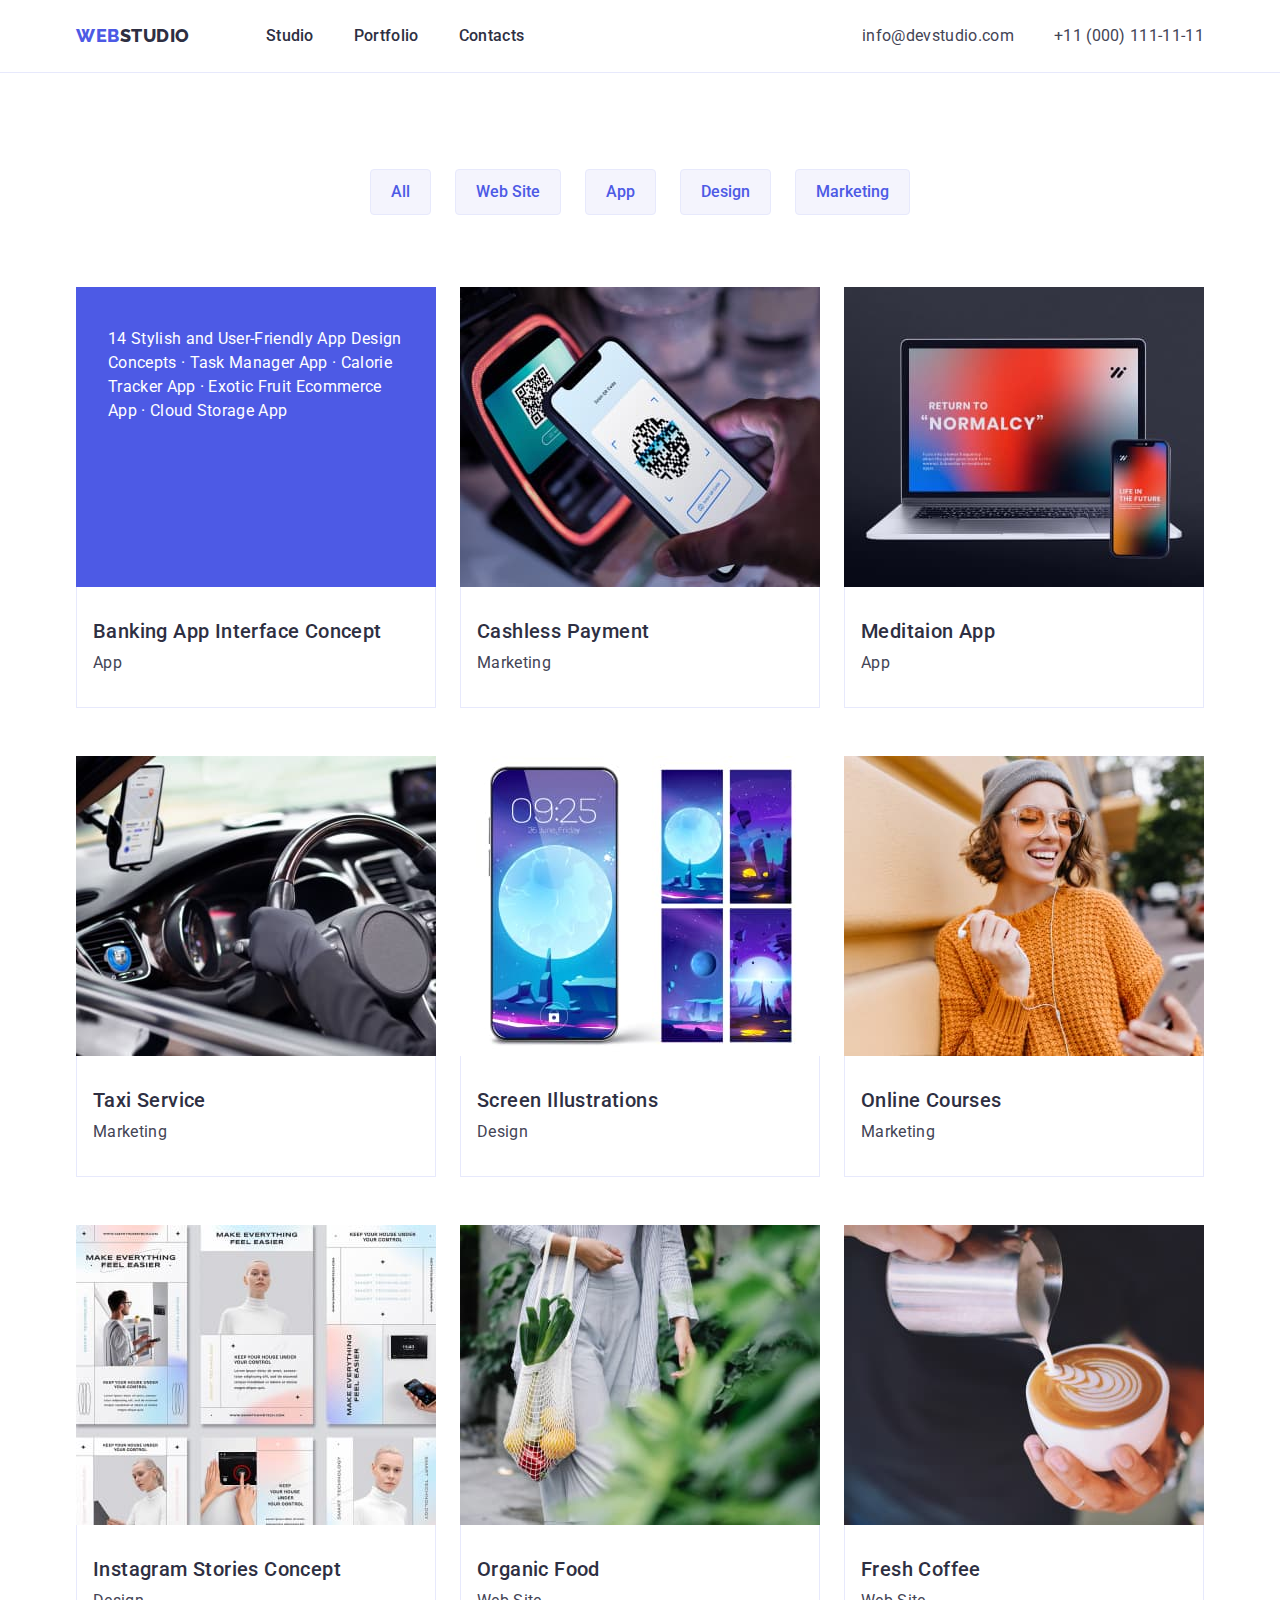
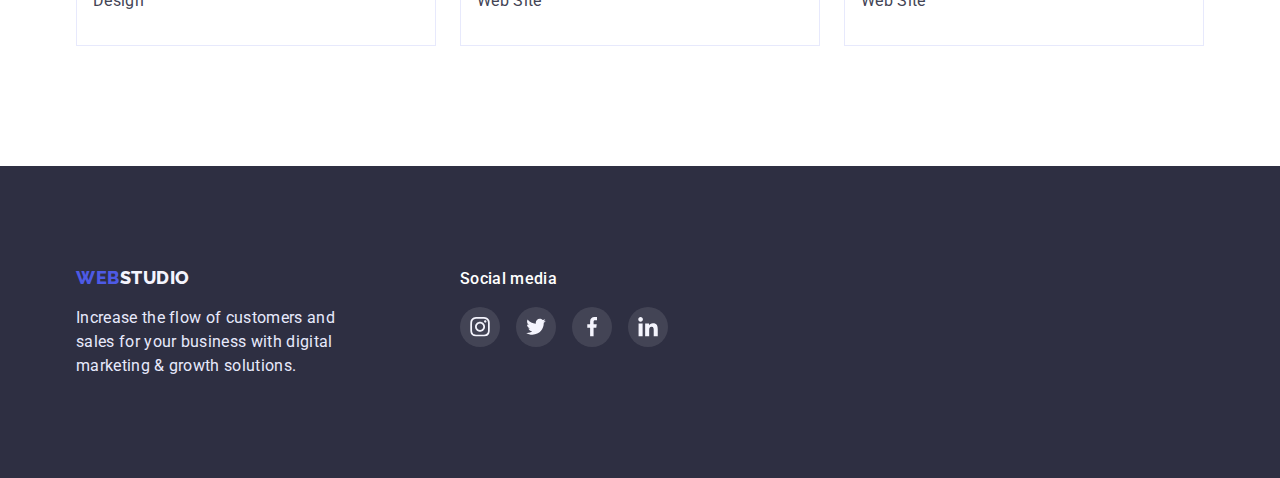
==== portfolio.html @ e97444db "add" ====
<!DOCTYPE html>
<html lang="en">
  <head>
    <meta charset="UTF-8" />
    <meta http-equiv="X-UA-Compatible" content="IE=edge" />
    <meta name="viewport" content="width=device-width, initial-scale=1.0" />
    <title>Document</title>
    <link
      href="https://fonts.googleapis.com/css2?family=Raleway:wght@800&family=Roboto:wght@400;500;700;900&display=swap"
      rel="stylesheet"
    />
    <link
      rel="stylesheet"
      href="https://cdn.jsdelivr.net/npm/modern-normalize@1.1.0/modern-normalize.min.css"
    />
    <link rel="stylesheet" href="style.css" />
  </head>
  <body>
    <header class="header-main">
      <div class="container header-nav-container">
        <nav class="header-nav">
          <a class="logotype header-logo" href="./index.html"
            ><span class="logo-accent">Web</span>Studio</a
          >
          <ul class="header-list">
            <li class="header-menu link-decor">
              <a class="header-link" href="./index.html">Studio</a>
            </li>
            <li class="header-menu link-decor">
              <a class="header-link" href="#">Portfolio</a>
            </li>
            <li class="header-menu link-decor">
              <a class="header-link" href="#">Contacts</a>
            </li>
          </ul>
        </nav>
        <ul class="header-cont">
          <li class="header-emeil">
            <a
              class="header-mail header-communication"
              href="mailto:info@devstudio.com"
              >info@devstudio.com</a
            >
          </li>
          <li class="header-telefon">
            <a class="header-tel header-communication" href="tel:+110001111111"
              >+11 (000) 111-11-11</a
            >
          </li>
        </ul>
      </div>
    </header>
    <main>
      <section class="list">
        <div class="container">
          <h1 class="title-hidden">Список</h1>
          <ul class="list-item">
            <li class="link-decor list-space">
              <button class="list-button" type="button">All</button>
            </li>
            <li class="link-decor list-space">
              <button class="list-button" type="button">Web Site</button>
            </li>
            <li class="link-decor list-space">
              <button class="list-button" type="button">App</button>
            </li>
            <li class="link-decor list-space">
              <button class="list-button" type="button">Design</button>
            </li>
            <li class="link-decor list-space">
              <button class="list-button" type="button">Marketing</button>
            </li>
          </ul>

          <ul class="cards">
            <li class="cards-lists link-decor">
              <a
                class="cards-decor"
                href="#"
                target="_blank"
                rel="noopener noreferrer"
              >
                <div class="cards-lists-wrapper">
                  <img
                    src="images/portfolio1.jpg"
                    width="360"
                    height="300px"
                    alt="apps"
                  />
                  <p class="overley">
                    14 Stylish and User-Friendly App Design Concepts · Task
                    Manager App · Calorie Tracker App · Exotic Fruit Ecommerce
                    App · Cloud Storage App
                  </p>
                </div>

                <div class="cards-wrapper">
                  <h2 class="cards-title">Banking App Interface Concept</h2>
                  <p class="cards-paragraf">App</p>
                </div>
              </a>
            </li>
            <li class="cards-lists link-decor">
              <a
                class="cards-decor"
                href="#"
                target="_blank"
                rel="noopener noreferrer"
                ><img src="images/portfolio2.jpg" width="360" alt="payment" />
                <div class="cards-wrapper">
                  <h2 class="cards-title">Cashless Payment</h2>
                  <p class="cards-paragraf">Marketing</p>
                </div>
              </a>
            </li>
            <li class="cards-lists link-decor">
              <a
                class="cards-decor"
                href="#"
                target="_blank"
                rel="noopener noreferrer"
              >
                <img src="images/portfolio3.jpg" width="360" alt="notebook" />
                <div class="cards-wrapper">
                  <h2 class="cards-title">Meditaion App</h2>
                  <p class="cards-paragraf">App</p>
                </div>
              </a>
            </li>
            <li class="cards-lists link-decor">
              <a
                class="cards-decor"
                href="#"
                target="_blank"
                rel="noopener noreferrer"
              >
                <img src="images/portfolio4.jpg" width="360" alt="car" />
                <div class="cards-wrapper">
                  <h2 class="cards-title">Taxi Service</h2>
                  <p class="cards-paragraf">Marketing</p>
                </div>
              </a>
            </li>
            <li class="cards-lists link-decor">
              <a
                class="cards-decor"
                href="#"
                target="_blank"
                rel="noopener noreferrer"
              >
                <img src="images/portfolio5.jpg" width="360" alt="screen" />
                <div class="cards-wrapper">
                  <h2 class="cards-title">Screen Illustrations</h2>
                  <p class="cards-paragraf">Design</p>
                </div>
              </a>
            </li>
            <li class="cards-lists link-decor">
              <a
                class="cards-decor"
                href="#"
                target="_blank"
                rel="noopener noreferrer"
              >
                <img src="images/portfolio6.jpg" width="360" alt="girl" />
                <div class="cards-wrapper">
                  <h2 class="cards-title">Online Courses</h2>
                  <p class="cards-paragraf">Marketing</p>
                </div>
              </a>
            </li>
            <li class="cards-lists link-decor">
              <a
                class="cards-decor"
                href="#"
                target="_blank"
                rel="noopener noreferrer"
              >
                <img src="images/portfolio7.jpg" width="360" alt="Stories" />
                <div class="cards-wrapper">
                  <h2 class="cards-title">Instagram Stories Concept</h2>
                  <p class="cards-paragraf">Design</p>
                </div>
              </a>
            </li>
            <li class="cards-lists link-decor">
              <a
                class="cards-decor"
                href="#"
                target="_blank"
                rel="noopener noreferrer"
              >
                <img src="images/portfolio8.jpg" width="360" alt="fruit" />
                <div class="cards-wrapper">
                  <h2 class="cards-title">Organic Food</h2>
                  <p class="cards-paragraf">Web Site</p>
                </div>
              </a>
            </li>
            <li class="cards-lists link-decor">
              <a
                class="cards-decor"
                href="#"
                target="_blank"
                rel="noopener noreferrer"
              >
                <img src="images/portfolio9.jpg" width="360" alt="coffe" />
                <div class="cards-wrapper">
                  <h2 class="cards-title">Fresh Coffee</h2>
                  <p class="cards-paragraf">Web Site</p>
                </div>
              </a>
            </li>
          </ul>
        </div>
      </section>
    </main>
    <footer class="footer">
      <div class="container footer-main">
        <div class="footer-left">
          <a class="logotype footer-logotype" href="./index.html"
            ><span class="logo-accent">Web</span
            ><span class="footer-logo-accent">Studio</span>
          </a>
          <p class="footer-paragraf">
            Increase the flow of customers and sales for your business with
            digital marketing & growth solutions.
          </p>
        </div>

        <div class="footer-right">
          <h3 class="footer-header">Social media</h3>
          <ul class="footer-social link-decor">
            <li class="footer-social-item">
              <a class="footer-social-link" href="">
                <svg class="footer-social-icon" width="24" height="19.5">
                  <use href="./images/sprite.svg#icon-instagram-2"></use>
                </svg>
              </a>
            </li>
            <li class="footer-social-item">
              <a class="footer-social-link" href="">
                <svg class="footer-social-icon" width="24" height="19.5">
                  <use href="./images/sprite.svg#icon-twitter-1"></use>
                </svg>
              </a>
            </li>
            <li class="footer-social-item">
              <a class="footer-social-link" href="">
                <svg class="footer-social-icon" width="24" height="19.5">
                  <use href="./images/sprite.svg#icon-facebook-1"></use>
                </svg>
              </a>
            </li>
            <li class="footer-social-item">
              <a class="footer-social-link" href="">
                <svg class="footer-social-icon" width="24" height="19.5">
                  <use href="./images/sprite.svg#icon-linkedin-1"></use>
                </svg>
              </a>
            </li>
          </ul>
        </div>
      </div>
    </footer>
  </body>
</html>
---- style.css ----
:root {
  --main-color: #2e2f42;
  --title-color: #434455;
  --accent-color: #4d5ae5;
  --white-color: #ffffff;
  --team-bgr: #f5f4fa;
  --hover-button: #404bbf;
  --potrf-botton-bgr: #f4f4fd;
  --border-cards: #e7e9fc;
  --portfolio-color-btn: #4d5ae5;
  --color-icon-customer: #8e8f99;
  --accent-link: #31d0aa;
}

h1,
h2,
h3,
p {
  margin-top: 0;
  margin-bottom: 0;
}
ul {
  margin-top: 0;
  margin-bottom: 0;
  padding-left: 0;
}
img {
  display: block;
  width: 100%;
  height: auto;
}

/* header */
body {
  font-family: 'Roboto', sans-serif;
  color: var(--main-color);
  background-color: var(--white-color);
}
.container {
  width: 1158px;
  margin-left: auto;
  margin-right: auto;
  padding-left: 15px;
  padding-right: 15px;
}
.header-main {
  padding-top: 24px;
  padding-bottom: 24px;
  border-bottom: 1px solid var(--border-cards);
}

.header-nav-container {
  display: flex;
  align-items: center;
}
.header-nav {
  display: flex;
  align-items: center;
}
.header-list {
  display: flex;
  align-items: center;
}
.logotype {
  font-family: 'Raleway', sans-serif;
  color: var(--main-color);
  font-weight: 800;
  font-size: 18px;
  line-height: 1.33;
  letter-spacing: 0.03em;
  text-decoration: none;
  text-transform: uppercase;
}
.header-logo {
  margin-right: 76px;
}
.logo-accent {
  color: var(--accent-color);
}

.header-link {
  text-decoration: none;
  color: var(--main-color);
  font-weight: 500;
  font-size: 16px;
  line-height: 1.5;
  letter-spacing: 0.02em;
}
.header-link:hover,
.header-link:focus {
  color: var(--accent-color);
}
.header-menu:not(:last-child) {
  margin-right: 40px;
}
.header-cont {
  color: var(--title-color);
  list-style-type: none;
  font-size: 16px;
  letter-spacing: 0.02em;
  line-height: 1.5;
  display: flex;
  align-items: center;
  margin-left: auto;
}
.header-communication {
  cursor: pointer;
}
.header-emeil {
  margin-right: 40px;
}
.header-mail {
  color: var(--title-color);
  text-decoration: none;
}
.header-mail:hover,
.header-mail:focus {
  color: var(--accent-color);
}

.header-tel {
  color: var(--title-color);
  text-decoration: none;
}
.header-tel:hover,
.header-tel:focus {
  color: var(--accent-color);
}

/* header */
/* main */
.sec-first {
  background-color: var(--main-color);
  max-width: 1440px;
  height: 600px;
  padding-top: 188px;
  padding-bottom: 188px;
  background-image: linear-gradient(
      rgba(46, 47, 66, 0.7),
      rgba(46, 47, 66, 0.7)
    ),
    url('./images/people-office1.jpg');
  background-size: cover;
  background-repeat: no-repeat;
}

.sec-header {
  color: var(--white-color);
  max-width: 496px;
  font-weight: 700;
  font-size: 56px;
  line-height: 1.11;
  text-align: center;
  letter-spacing: 0.02em;
  display: block;
  margin: 0 auto;
  margin-bottom: 48px;
}
.sec-button {
  font-family: 'Roboto';
  background-color: var(--accent-color);
  color: var(--white-color);
  box-shadow: 0px 4px 4px rgba(0, 0, 0, 0.15);
  padding: 16px 32px;
  font-weight: 500;
  font-size: 16px;
  letter-spacing: 0.04em;
  line-height: 1.5;
  border: none;
  display: block;
  margin: 0 auto;
  border-radius: 4px;

  cursor: pointer;
}
.sec-button:hover,
.sec-button:focus {
  background-color: var(--hover-button);
  color: var(--white-color);
}
/* benefits */
.visually-hidden {
  position: absolute;
  white-space: nowrap;
  width: 1px;
  height: 1px;
  overflow: hidden;
  border: 0;
  padding: 0;
  clip: rect(0 0 0 0);
  clip-path: inset(50%);
  margin: -1px;
}
.benefits-icon {
  display: flex;
  justify-content: center;
  gap: 24px;
}
.benefits-icon-list {
  display: flex;
  justify-content: center;
  align-items: center;
  background-color: var(--potrf-botton-bgr);
  width: 264px;
  height: 112px;
  border-radius: 4px;
  margin-bottom: 8px;
}

.benefits {
  padding-top: 120px;
  padding-bottom: 120px;
}
.benefits-lists {
  display: flex;
}
.benefits-text {
  width: 264px;
  list-style-type: none;
}
.benefits-text:not(:last-child) {
  margin-right: 24px;
}
.benefits-title {
  font-weight: 500;
  font-size: 20px;
  line-height: 1.2;
  letter-spacing: 0.02em;
  margin-bottom: 8px;
}
.benefits-par {
  font-size: 16px;
  line-height: 1.5;
  letter-spacing: 0.02em;
}
p {
  color: var(--title-color);
}
/* benefits */

/* about */
.about {
  padding-bottom: 120px;
}
.about-header {
  font-weight: 700;
  font-size: 36px;
  line-height: 1.1;
  letter-spacing: 0.02em;
  text-transform: capitalize;
  margin-bottom: 72px;
  text-align: center;
}
.about-lists {
  display: flex;
  flex-wrap: wrap;

  /* justify-content: space-between; */
}
.about-img:not(:last-child) {
  margin-right: 24px;
}

.about-img {
  list-style-type: none;
}
/* about */

/* team */
.team {
  background-color: var(--team-bgr);
  padding-top: 120px;
  padding-bottom: 120px;
}
.team-header {
  font-weight: 700;
  font-size: 36px;
  line-height: 1.1;
  letter-spacing: 0.02em;
  text-transform: capitalize;
  margin-bottom: 72px;
  text-align: center;
}
.team-lists {
  display: flex;
  flex-wrap: wrap;
  justify-content: space-between;
}
.team-cards {
  list-style-type: none;
  background: var(--white-color);
  box-shadow: 0px 1px 6px rgba(46, 47, 66, 0.08),
    0px 1px 1px rgba(46, 47, 66, 0.16), 0px 2px 1px rgba(46, 47, 66, 0.08);
  border-radius: 0px 0px 4px 4px;
}
.team-name {
  font-weight: 500;
  font-size: 20px;
  line-height: 1.2;
  letter-spacing: 0.02em;
  margin-bottom: 8px;
  text-align: center;
}
.team-job {
  color: var(--title-color);
  font-size: 16px;
  line-height: 1.5;
  letter-spacing: 0.02em;
  text-align: center;
  margin-bottom: 8px;
}
.team-wrapper {
  padding-top: 32px;
  padding-bottom: 32px;
}

.team-social {
  display: flex;
  justify-content: center;
  gap: 24px;
}
.team-social-link {
  display: flex;
  justify-content: center;
  align-items: center;
  width: 40px;
  height: 40px;
  border-radius: 50%;
  background-color: #4d5ae5;
}
.team-social-link:hover,
.team-social-link:focus {
  background-color: var(--hover-button);
}

/* team */

/* customers */
/* .customers {
  max-height: 450px;
} */
.customers {
  padding-top: 130px;
  padding-bottom: 120px;
}
.customers-header {
  display: block;
  text-align: center;

  margin-bottom: 72px;
}

.customers-lists {
  display: flex;
  justify-content: center;
  gap: 24px;
}
.customers-link {
  display: flex;
  justify-content: center;
  align-items: center;
  width: 168px;
  height: 88px;
  border: 1px solid #8e8f99;
  color: var(--color-icon-customer);
  border-radius: 4px;
}
.customers-icon {
  fill: currentColor;
}

.customers-link:hover,
.customers-link:focus {
  border-color: var(--hover-button);
  color: var(--hover-button);
}

/* footer */

.footer {
  background-color: var(--main-color);
  padding-top: 100px;
  padding-bottom: 100px;
}
.footer-main {
  display: flex;
  align-items: baseline;
}
.footer-left {
  margin-right: 120px;
}

.footer-social {
  display: flex;
  justify-content: center;
  gap: 16px;
}
.footer-social-link {
  display: flex;
  justify-content: center;
  align-items: center;
  width: 40px;
  height: 40px;
  border-radius: 50%;
  background-color: rgba(255, 255, 255, 0.1);
}
.footer-social-link:hover,
.footer-social-link:focus {
  background-color: var(--accent-link);
}

.footer-header {
  display: flex;
  color: var(--white-color);
  font-weight: 500;
  font-size: 16px;
  line-height: 1.5;
  letter-spacing: 0.02em;
  margin-bottom: 16px;
}
/* .footer-logotype {
  margin-bottom: 16px;
} */

.logo-accent2 {
  color: var(--potrf-botton-bgr);
}
.footer-logo-accent {
  color: var(--potrf-botton-bgr);
}
.footer-paragraf {
  color: var(--border-cards);
  max-width: 264px;
  font-size: 16px;
  line-height: 1.5;
  letter-spacing: 0.02em;
  margin-top: 16px;
}

/* portfolio */
/* header */

.link-decor {
  list-style-type: none;
}

/* header */
/* list */

.list {
  padding-top: 96px;
  padding-bottom: 120px;
}
.list-space:not(:first-child) {
  margin-left: 24px;
}
.title-hidden {
  position: absolute;
  white-space: nowrap;
  width: 1px;
  height: 1px;
  overflow: hidden;
  border: 0;
  padding: 0;
  clip: rect(0 0 0 0);
  clip-path: inset(50%);
  margin: -1px;
}

.list-item {
  display: flex;

  margin-bottom: 72px;
  justify-content: center;
}
/* .list-item:not(:last-child) {
  margin-right: 24px;
} */

.list-button {
  font-family: inherit;
  font-weight: 500;
  font-size: 16px;
  line-height: 1.5;
  background-color: var(--potrf-botton-bgr);
  color: var(--portfolio-color-btn);
  border: 1px solid var(--border-cards);
  border-radius: 4px;
  padding: 10px 20px;
  cursor: pointer;
}
.list-button:hover,
.list-button:focus {
  background-color: var(--accent-color);
  color: var(--white-color);
  border-color: transparent;
  box-shadow: 0px 3px 1px rgba(0, 0, 0, 0.1), 0px 2px 1px rgba(0, 0, 0, 0.08),
    0px 2px 2px rgba(0, 0, 0, 0.12);
}

.cards {
  display: flex;
  flex-wrap: wrap;
  row-gap: 48px;
  column-gap: 24px;
}
/* .cards-lists {
  flex-basis: calc((100% - 48px) / 3);
  /* margin-bottom: 48px; */

.cards-wrapper {
  padding-top: 32px;
  padding-bottom: 32px;
  padding-left: 16px;
  border: 1px solid var(--border-cards);
  border-top: none;
}
.cards-title {
  margin-bottom: 8px;
}
.cards-decor {
  text-decoration: none;
  display: inline-block;
  line-height: 0;
}

.cards-decor:hover,
.cards-decor:focus {
  outline: none;
  box-shadow: 0px 1px 6px rgba(46, 47, 66, 0.08),
    0px 1px 1px rgba(46, 47, 66, 0.16), 0px 2px 1px rgba(46, 47, 66, 0.08);
}
.cards-title {
  color: var(--main-color);
  font-weight: 500;
  font-size: 20px;
  letter-spacing: 0.02em;
  line-height: 1.2;
}
.cards-paragraf {
  color: var(--title-color);
  font-size: 16px;
  line-height: 1.5;
  letter-spacing: 0.02em;
}
.cards-lists {
  display: block;
}
.cards-lists-wrapper {
  position: relative;
}
.overley {
  font-size: 16px;
  line-height: 1.5;
  letter-spacing: 0.02em;
  color: var(--white-color);
  background-color: var(--accent-color);
  padding-top: 40px;
  padding-bottom: 164px;
  padding-right: 32px;
  padding-left: 32px;
  /* width: 296px;
  height: 96px; */
  position: absolute;
  left: 0;
  top: 0;
  width: 100%;
  height: 100%;
  overflow-y: scroll;
}
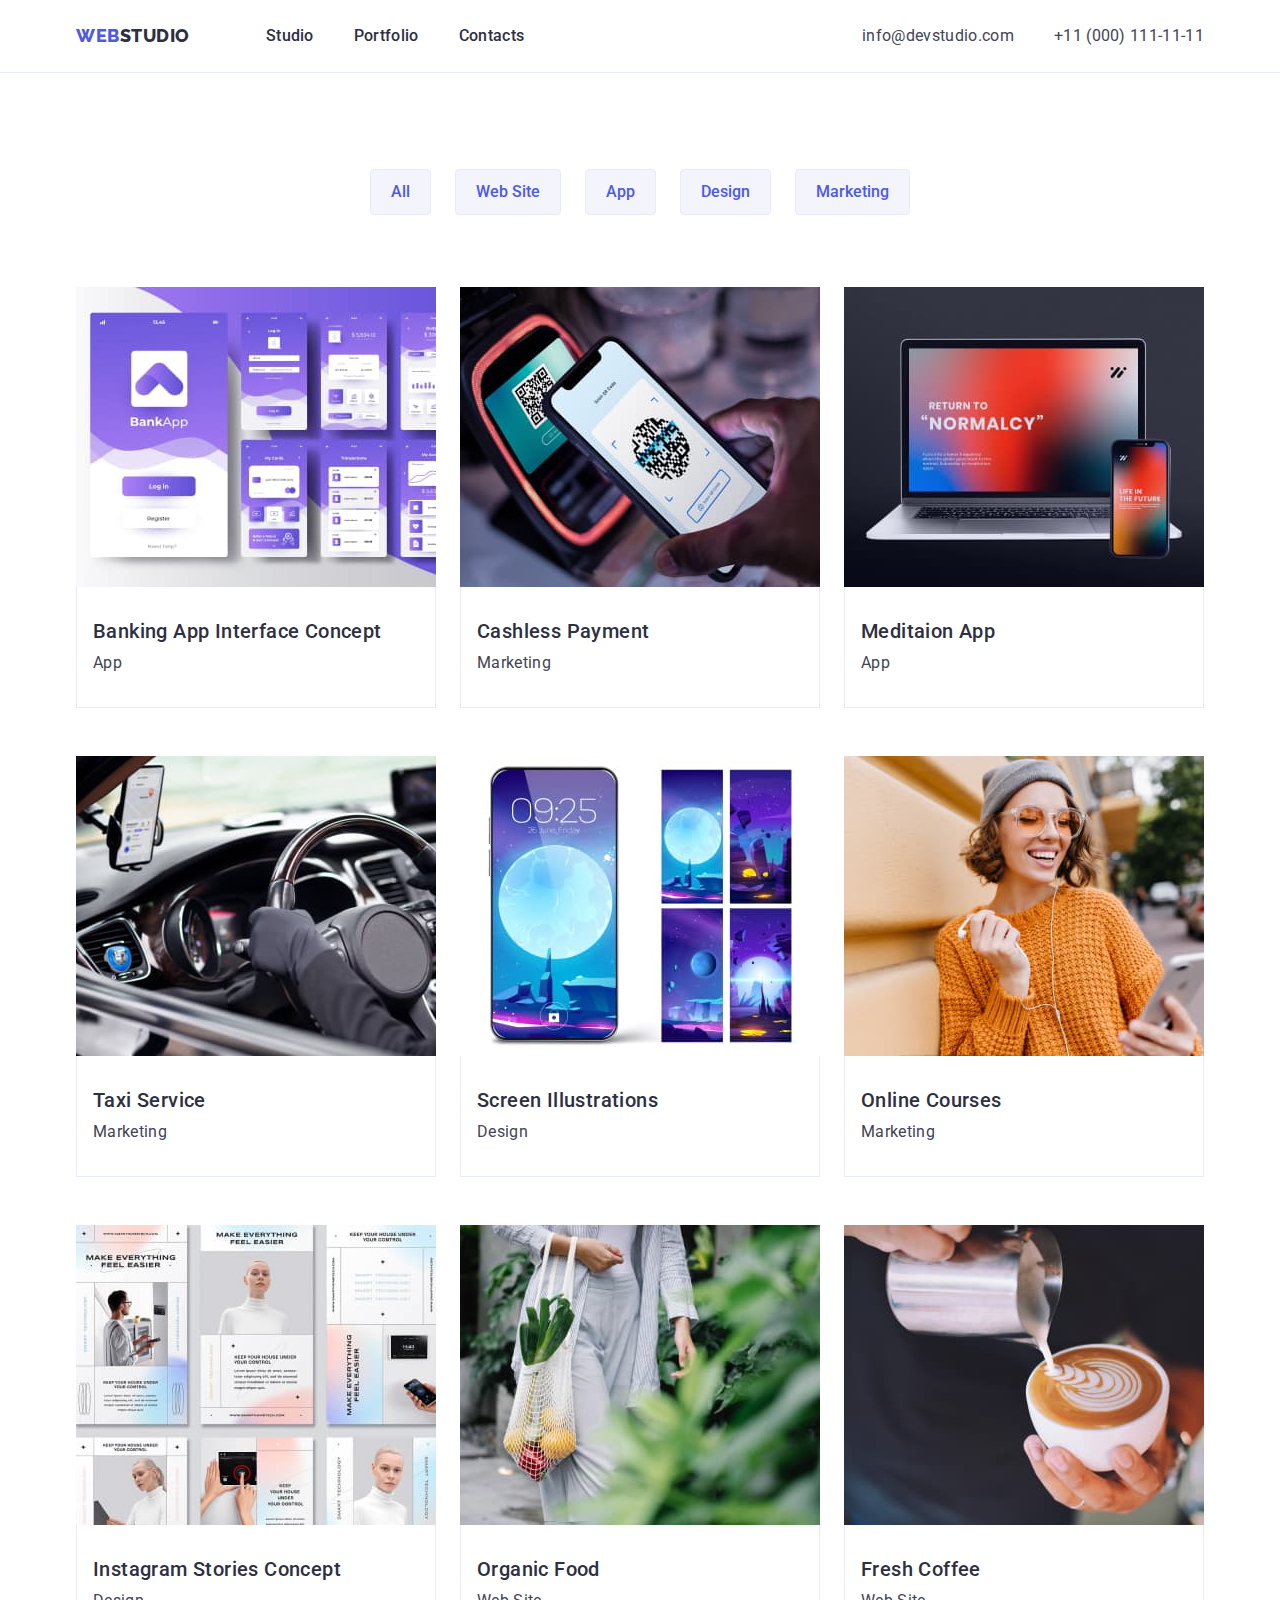
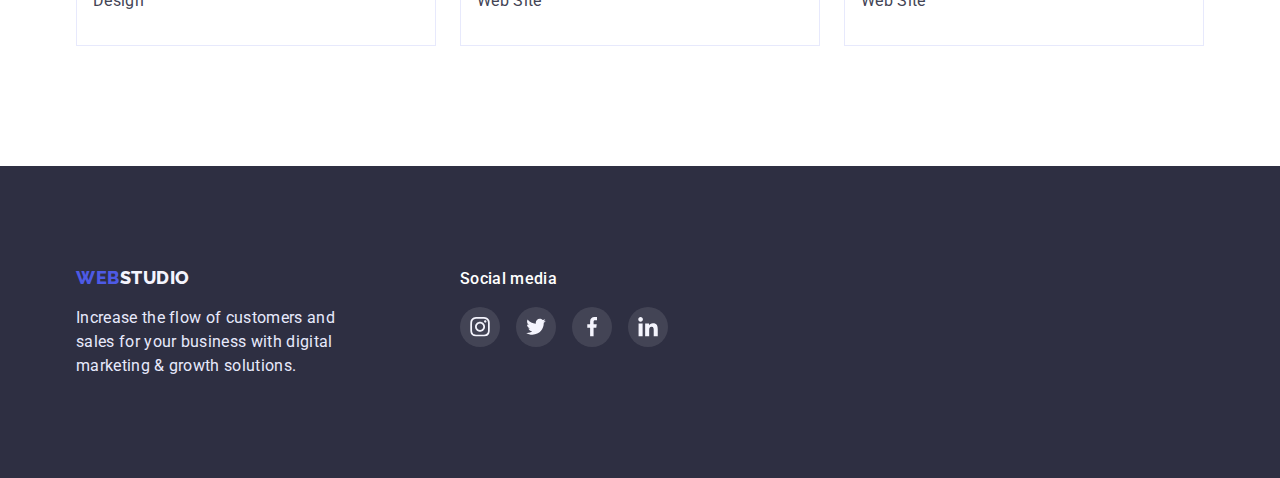
==== commit 25b3b76e: "add overley" ====
--- a/portfolio.html
+++ b/portfolio.html
@@ -75,7 +75,7 @@
           <ul class="cards">
             <li class="cards-lists link-decor">
               <a
-                class="cards-decor"
+                class="cards-link cards-decor"
                 href="#"
                 target="_blank"
                 rel="noopener noreferrer"
@@ -102,11 +102,19 @@
             </li>
             <li class="cards-lists link-decor">
               <a
-                class="cards-decor"
-                href="#"
-                target="_blank"
-                rel="noopener noreferrer"
-                ><img src="images/portfolio2.jpg" width="360" alt="payment" />
+                class="cards-link cards-decor"
+                href="#"
+                target="_blank"
+                rel="noopener noreferrer"
+              >
+                <div class="cards-lists-wrapper">
+                  <img src="images/portfolio2.jpg" width="360" alt="payment" />
+                  <p class="overley">
+                    14 Stylish and User-Friendly App Design Concepts · Task
+                    Manager App · Calorie Tracker App · Exotic Fruit Ecommerce
+                    App · Cloud Storage App
+                  </p>
+                </div>
                 <div class="cards-wrapper">
                   <h2 class="cards-title">Cashless Payment</h2>
                   <p class="cards-paragraf">Marketing</p>
@@ -115,12 +123,20 @@
             </li>
             <li class="cards-lists link-decor">
               <a
-                class="cards-decor"
-                href="#"
-                target="_blank"
-                rel="noopener noreferrer"
-              >
-                <img src="images/portfolio3.jpg" width="360" alt="notebook" />
+                class="cards-link cards-decor"
+                href="#"
+                target="_blank"
+                rel="noopener noreferrer"
+              >
+                <div class="cards-lists-wrapper">
+                  <img src="images/portfolio3.jpg" width="360" alt="notebook" />
+                  <p class="overley">
+                    14 Stylish and User-Friendly App Design Concepts · Task
+                    Manager App · Calorie Tracker App · Exotic Fruit Ecommerce
+                    App · Cloud Storage App
+                  </p>
+                </div>
+
                 <div class="cards-wrapper">
                   <h2 class="cards-title">Meditaion App</h2>
                   <p class="cards-paragraf">App</p>
@@ -129,12 +145,20 @@
             </li>
             <li class="cards-lists link-decor">
               <a
-                class="cards-decor"
-                href="#"
-                target="_blank"
-                rel="noopener noreferrer"
-              >
-                <img src="images/portfolio4.jpg" width="360" alt="car" />
+                class="cards-link cards-decor"
+                href="#"
+                target="_blank"
+                rel="noopener noreferrer"
+              >
+                <div class="cards-lists-wrapper">
+                  <img src="images/portfolio4.jpg" width="360" alt="car" />
+                  <p class="overley">
+                    14 Stylish and User-Friendly App Design Concepts · Task
+                    Manager App · Calorie Tracker App · Exotic Fruit Ecommerce
+                    App · Cloud Storage App
+                  </p>
+                </div>
+
                 <div class="cards-wrapper">
                   <h2 class="cards-title">Taxi Service</h2>
                   <p class="cards-paragraf">Marketing</p>
@@ -143,12 +167,20 @@
             </li>
             <li class="cards-lists link-decor">
               <a
-                class="cards-decor"
-                href="#"
-                target="_blank"
-                rel="noopener noreferrer"
-              >
-                <img src="images/portfolio5.jpg" width="360" alt="screen" />
+                class="cards-link cards-decor"
+                href="#"
+                target="_blank"
+                rel="noopener noreferrer"
+              >
+                <div class="cards-lists-wrapper">
+                  <img src="images/portfolio5.jpg" width="360" alt="screen" />
+                  <p class="overley">
+                    14 Stylish and User-Friendly App Design Concepts · Task
+                    Manager App · Calorie Tracker App · Exotic Fruit Ecommerce
+                    App · Cloud Storage App
+                  </p>
+                </div>
+
                 <div class="cards-wrapper">
                   <h2 class="cards-title">Screen Illustrations</h2>
                   <p class="cards-paragraf">Design</p>
@@ -157,12 +189,20 @@
             </li>
             <li class="cards-lists link-decor">
               <a
-                class="cards-decor"
-                href="#"
-                target="_blank"
-                rel="noopener noreferrer"
-              >
-                <img src="images/portfolio6.jpg" width="360" alt="girl" />
+                class="cards-link cards-decor"
+                href="#"
+                target="_blank"
+                rel="noopener noreferrer"
+              >
+                <div class="cards-lists-wrapper">
+                  <img src="images/portfolio6.jpg" width="360" alt="girl" />
+                  <p class="overley">
+                    14 Stylish and User-Friendly App Design Concepts · Task
+                    Manager App · Calorie Tracker App · Exotic Fruit Ecommerce
+                    App · Cloud Storage App
+                  </p>
+                </div>
+
                 <div class="cards-wrapper">
                   <h2 class="cards-title">Online Courses</h2>
                   <p class="cards-paragraf">Marketing</p>
@@ -171,12 +211,20 @@
             </li>
             <li class="cards-lists link-decor">
               <a
-                class="cards-decor"
-                href="#"
-                target="_blank"
-                rel="noopener noreferrer"
-              >
-                <img src="images/portfolio7.jpg" width="360" alt="Stories" />
+                class="cards-link cards-decor"
+                href="#"
+                target="_blank"
+                rel="noopener noreferrer"
+              >
+                <div class="cards-lists-wrapper">
+                  <img src="images/portfolio7.jpg" width="360" alt="Stories" />
+                  <p class="overley">
+                    14 Stylish and User-Friendly App Design Concepts · Task
+                    Manager App · Calorie Tracker App · Exotic Fruit Ecommerce
+                    App · Cloud Storage App
+                  </p>
+                </div>
+
                 <div class="cards-wrapper">
                   <h2 class="cards-title">Instagram Stories Concept</h2>
                   <p class="cards-paragraf">Design</p>
@@ -185,12 +233,20 @@
             </li>
             <li class="cards-lists link-decor">
               <a
-                class="cards-decor"
-                href="#"
-                target="_blank"
-                rel="noopener noreferrer"
-              >
-                <img src="images/portfolio8.jpg" width="360" alt="fruit" />
+                class="cards-link cards-decor"
+                href="#"
+                target="_blank"
+                rel="noopener noreferrer"
+              >
+                <div class="cards-lists-wrapper">
+                  <img src="images/portfolio8.jpg" width="360" alt="fruit" />
+                  <p class="overley">
+                    14 Stylish and User-Friendly App Design Concepts · Task
+                    Manager App · Calorie Tracker App · Exotic Fruit Ecommerce
+                    App · Cloud Storage App
+                  </p>
+                </div>
+
                 <div class="cards-wrapper">
                   <h2 class="cards-title">Organic Food</h2>
                   <p class="cards-paragraf">Web Site</p>
@@ -199,12 +255,20 @@
             </li>
             <li class="cards-lists link-decor">
               <a
-                class="cards-decor"
-                href="#"
-                target="_blank"
-                rel="noopener noreferrer"
-              >
-                <img src="images/portfolio9.jpg" width="360" alt="coffe" />
+                class="cards-link cards-decor"
+                href="#"
+                target="_blank"
+                rel="noopener noreferrer"
+              >
+                <div class="cards-lists-wrapper">
+                  <img src="images/portfolio9.jpg" width="360" alt="coffe" />
+                  <p class="overley">
+                    14 Stylish and User-Friendly App Design Concepts · Task
+                    Manager App · Calorie Tracker App · Exotic Fruit Ecommerce
+                    App · Cloud Storage App
+                  </p>
+                </div>
+
                 <div class="cards-wrapper">
                   <h2 class="cards-title">Fresh Coffee</h2>
                   <p class="cards-paragraf">Web Site</p>
--- a/style.css
+++ b/style.css
@@ -546,8 +546,13 @@
 .cards-lists {
   display: block;
 }
+.cards-link:hover .overley,
+.cards-link:focus .overley {
+  transform: translate(0, 0);
+}
 .cards-lists-wrapper {
   position: relative;
+  overflow: hidden;
 }
 .overley {
   font-size: 16px;
@@ -561,6 +566,8 @@
   padding-left: 32px;
   /* width: 296px;
   height: 96px; */
+  transition: transform 250ms cubic-bezier(0.4, 0, 0.2, 1);
+  transform: translate(0, 100%);
   position: absolute;
   left: 0;
   top: 0;
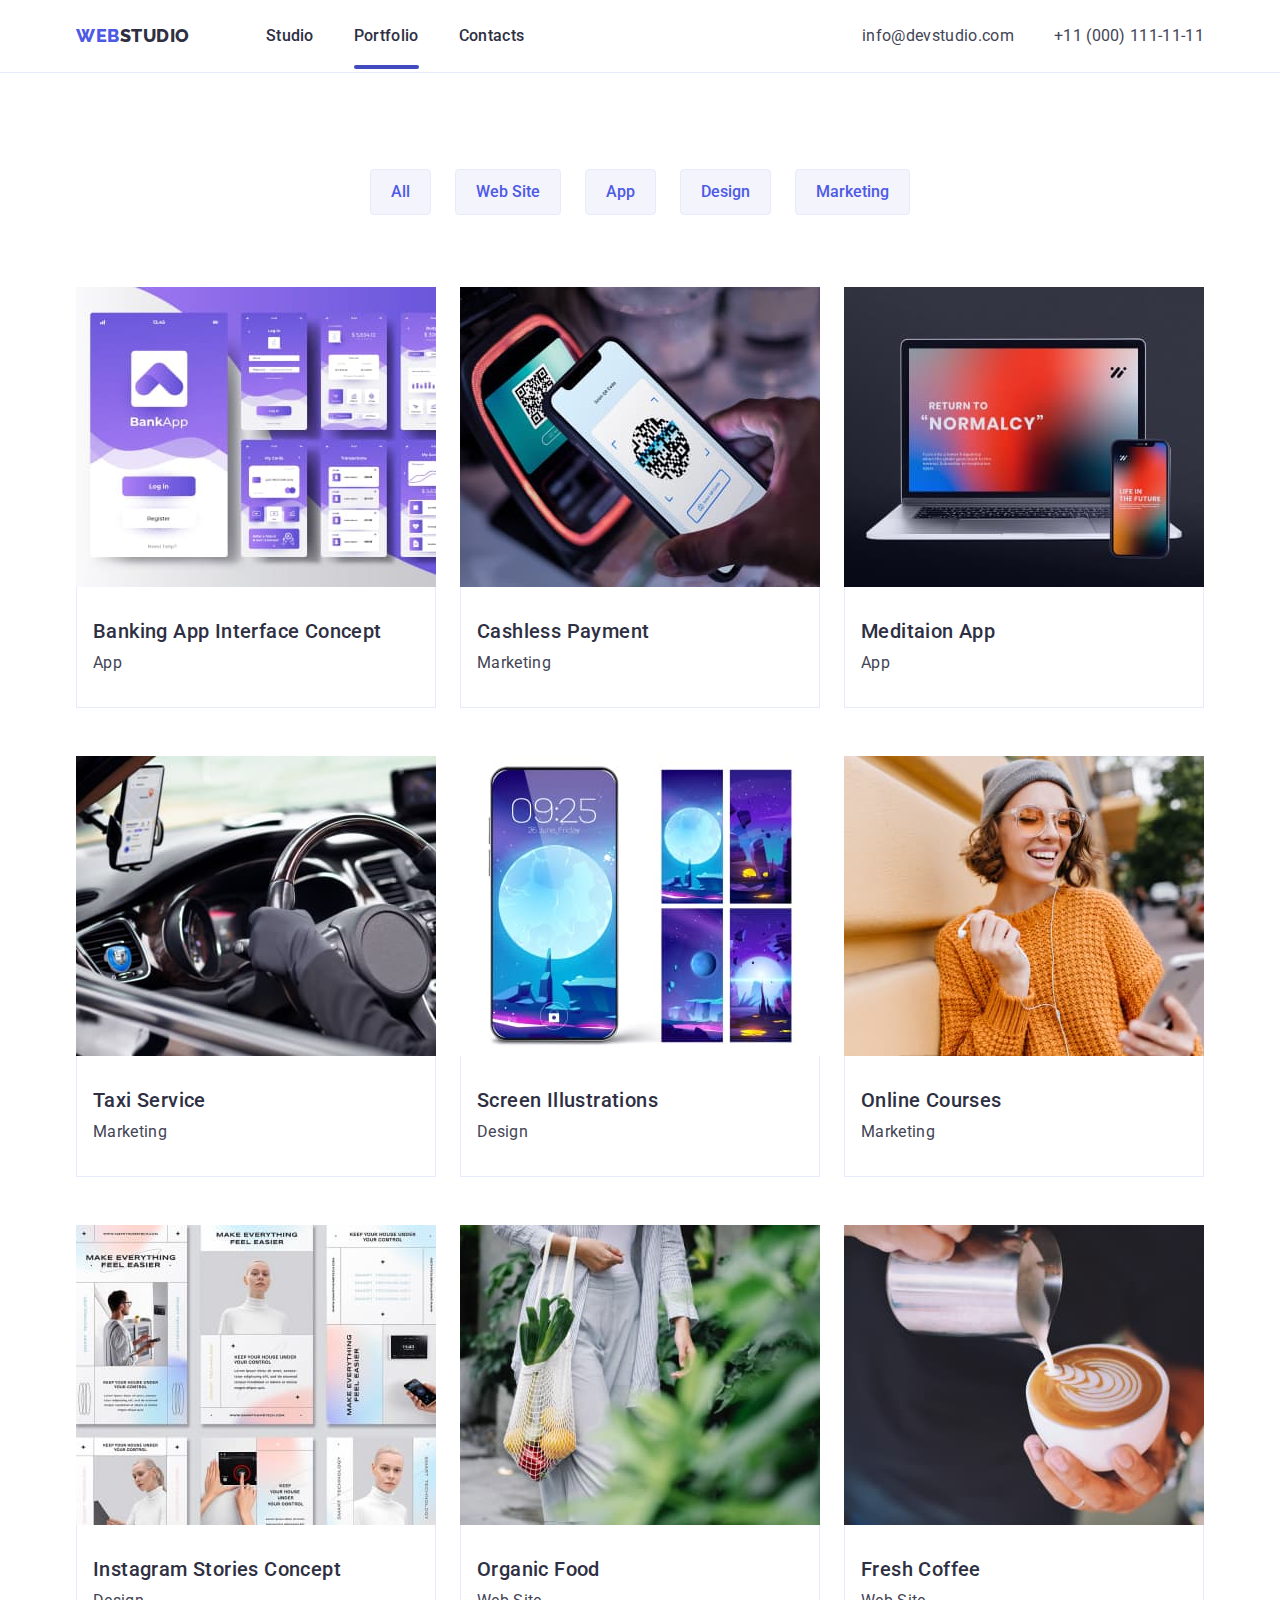
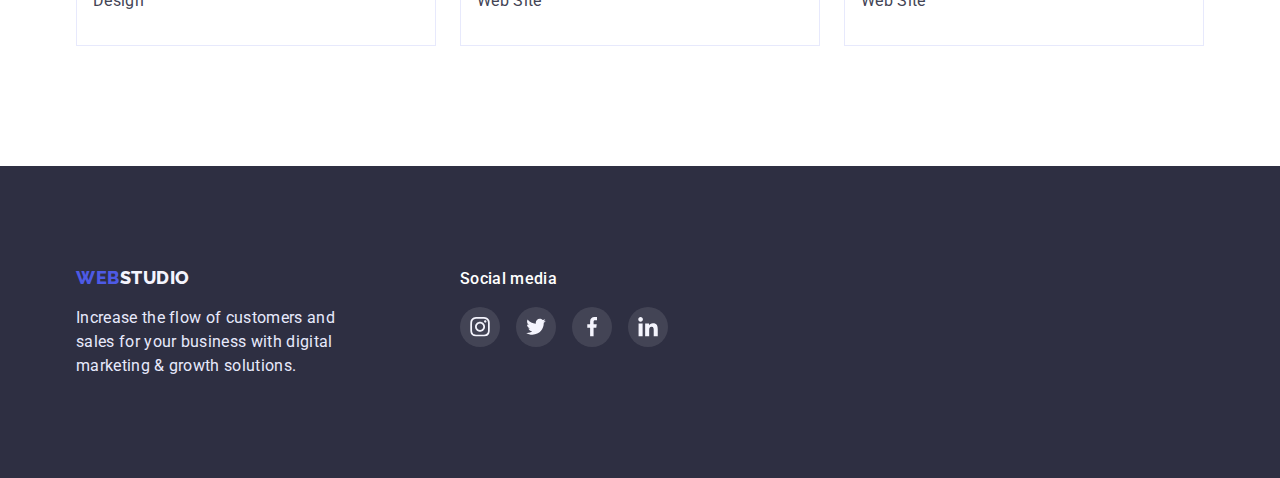
==== commit 495ae1d3: "add window and current" ====
--- a/portfolio.html
+++ b/portfolio.html
@@ -27,7 +27,7 @@
               <a class="header-link" href="./index.html">Studio</a>
             </li>
             <li class="header-menu link-decor">
-              <a class="header-link" href="#">Portfolio</a>
+              <a class="header-link current" href="#">Portfolio</a>
             </li>
             <li class="header-menu link-decor">
               <a class="header-link" href="#">Contacts</a>
--- a/style.css
+++ b/style.css
@@ -61,6 +61,23 @@
   display: flex;
   align-items: center;
 }
+.current {
+  color: var(--hover-button);
+  padding-top: 24px;
+  padding-bottom: 24px;
+}
+.current::after {
+  content: '';
+  display: block;
+  position: absolute;
+  width: 100%;
+  height: 4px;
+  left: 0;
+  bottom: 0;
+  border-radius: 2px;
+  background-color: var(--hover-button);
+}
+
 .logotype {
   font-family: 'Raleway', sans-serif;
   color: var(--main-color);
@@ -79,6 +96,7 @@
 }
 
 .header-link {
+  position: relative;
   text-decoration: none;
   color: var(--main-color);
   font-weight: 500;
@@ -575,3 +593,60 @@
   height: 100%;
   overflow-y: scroll;
 }
+/* footer */
+
+/* modal window */
+.backdrop {
+  position: fixed;
+  top: 0;
+  left: 0;
+  width: 100%;
+  height: 100%;
+  z-index: 100;
+  background-color: rgba(46, 47, 66, 0.4);
+
+  transition: opasity 250ms cubic-bezier(0.4, 0, 0.2, 1),
+    visibility 250ms cubic-bezier(0.4, 0, 0.2, 1);
+}
+.backdrop.is-hidden {
+  opacity: 0;
+  visibility: hidden;
+  pointer-events: none;
+}
+.modal-window {
+  position: absolute;
+  top: 50%;
+  left: 50%;
+  transform: translate(-50%, -50%);
+  width: 408px;
+  height: 576px;
+  background-color: #fcfcfc;
+  box-shadow: 0px 1px 1px rgba(0, 0, 0, 0.14), 0px 1px 3px rgba(0, 0, 0, 0.12),
+    0px 2px 1px rgba(0, 0, 0, 0.2);
+  border-radius: 4px;
+}
+.modal-window-close {
+  position: absolute;
+  top: 24px;
+  right: 24px;
+  display: flex;
+  justify-content: center;
+  align-items: center;
+  width: 24px;
+  height: 24px;
+  border-radius: 50%;
+  background-color: rgba(231, 233, 252, 1);
+  border: 1px solid rgba(0, 0, 0, 0.1);
+  padding: 0;
+  cursor: pointer;
+}
+.modal-window-close:hover,
+.modal-window-close:focus {
+  background-color: var(--hover-button);
+  border: none;
+}
+.modal-window-close:hover .modal-icon,
+.modal-window-close:focus .modal-icon {
+  fill: var(--white-color);
+}
+/* modal window */
